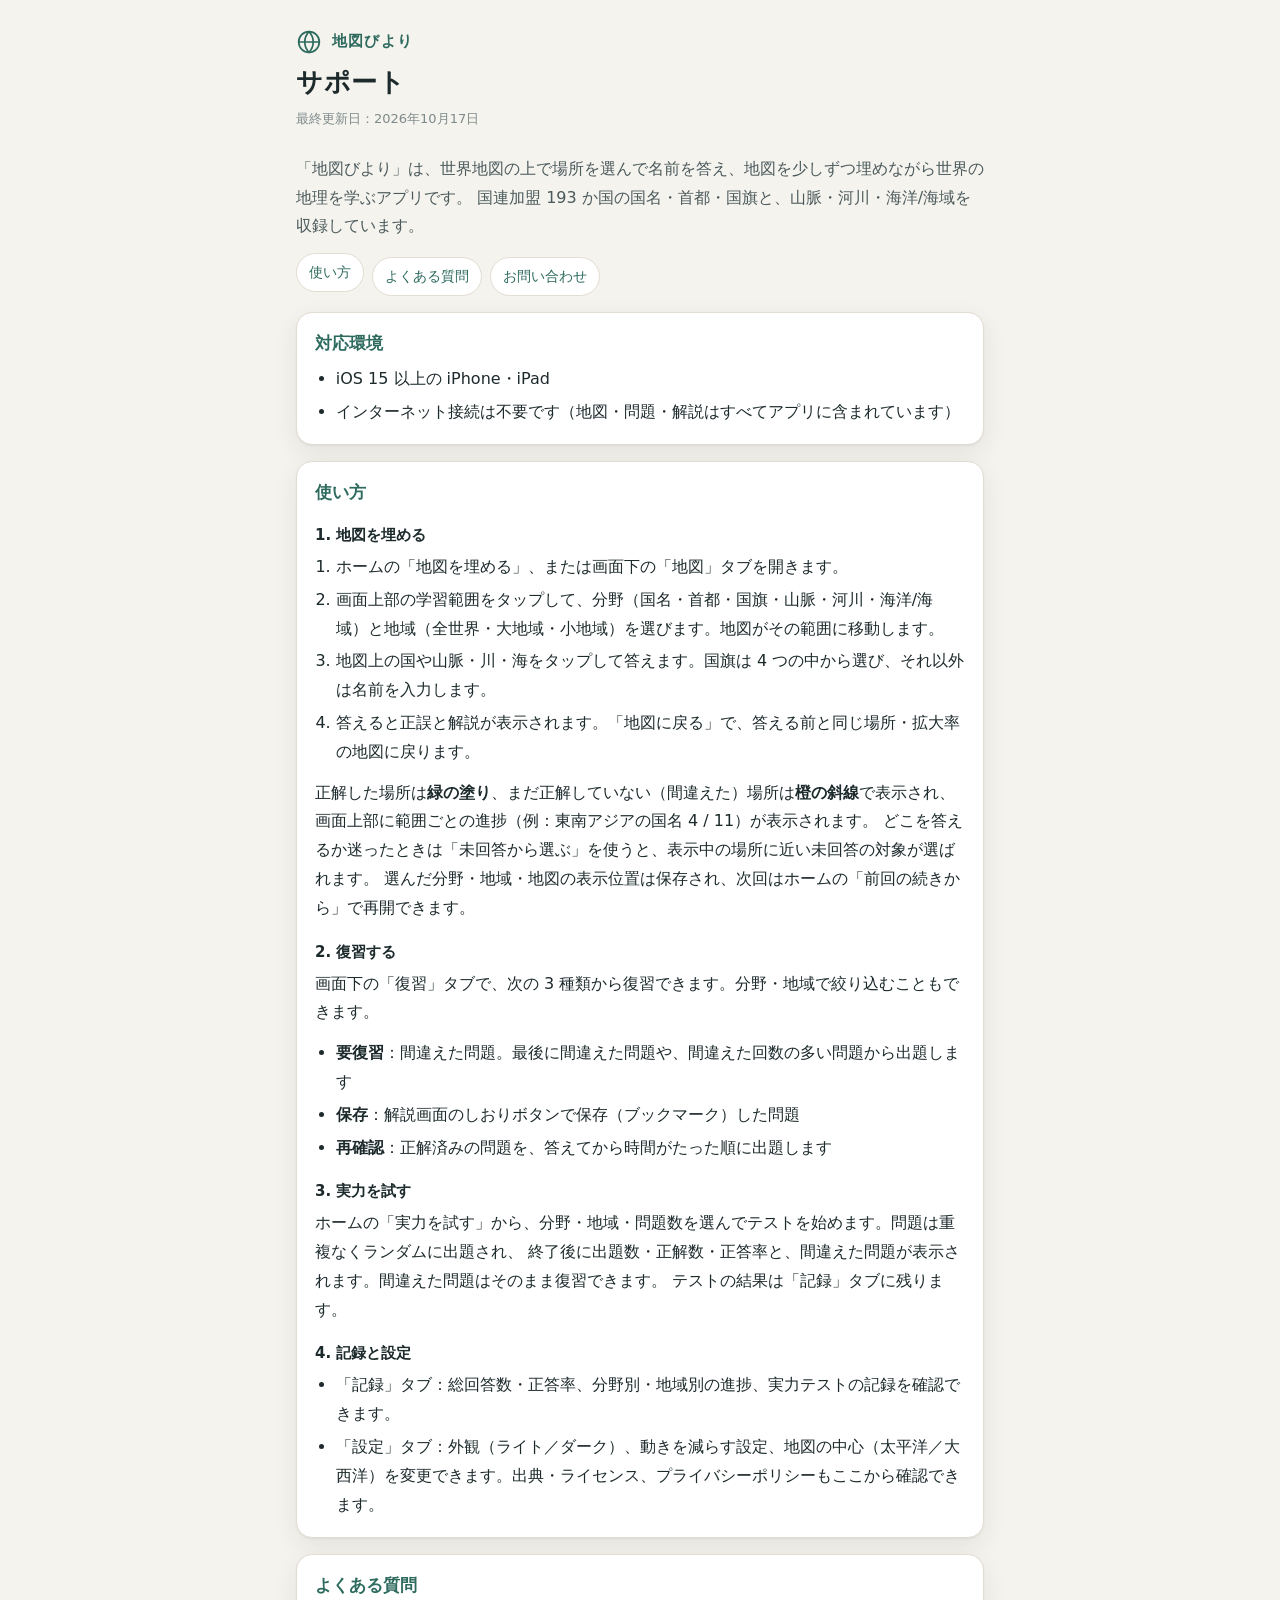
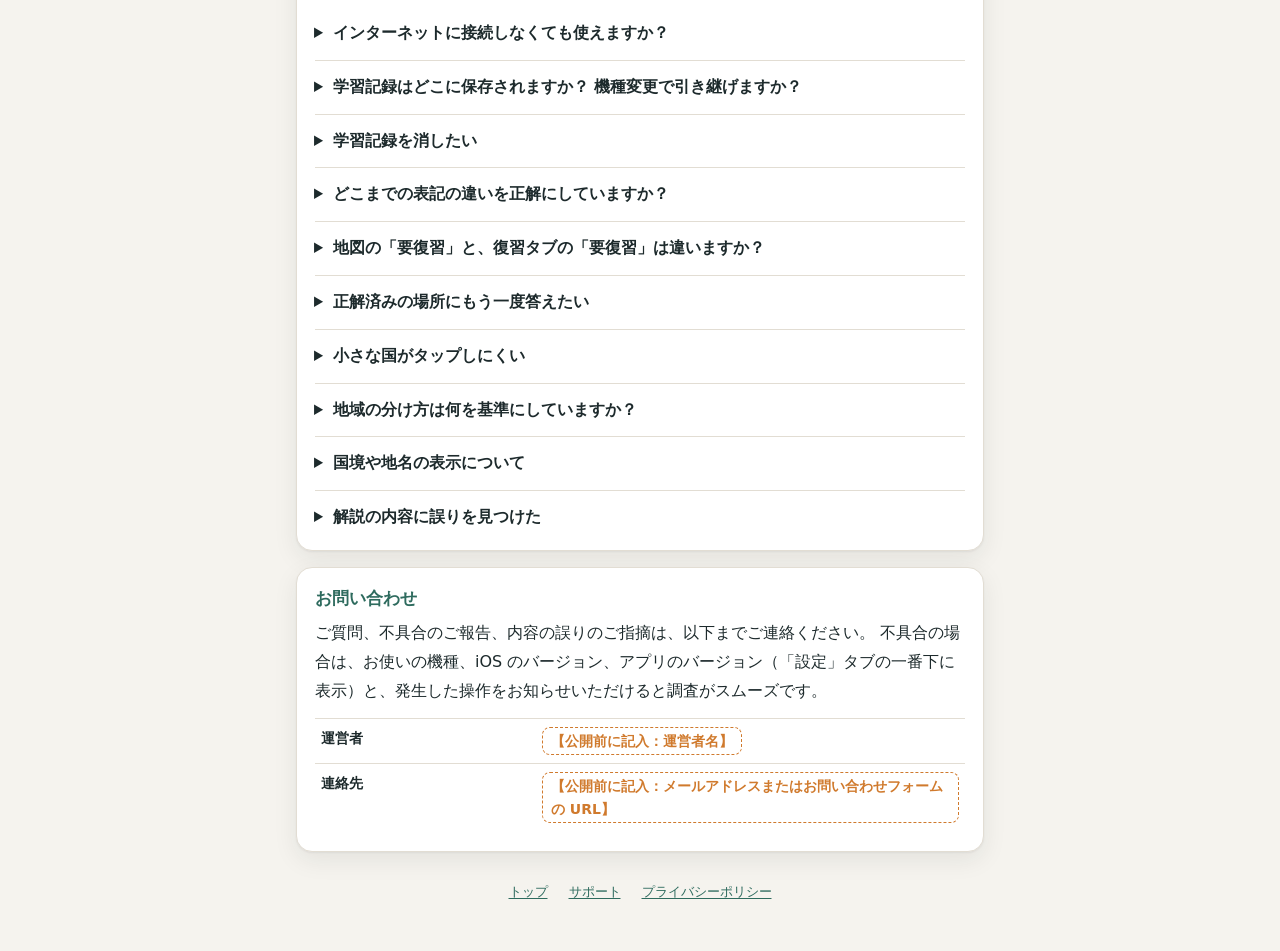
==== support.html @ 34aefe3a "地図びより: サポートページとプライバシーポリシー Co-Authored-By: Claude Opus 5.5 <noreply@anthropic.com>" ====
<!doctype html>
<html lang="ja">
<head>
  <meta charset="utf-8">
  <meta name="viewport" content="width=device-width, initial-scale=1, viewport-fit=cover">
  <title>サポート｜地図びより</title>
  <meta name="description" content="iOSアプリ「地図びより」のサポートページ。使い方、よくある質問、お問い合わせ方法。">
  <meta name="theme-color" content="#f5f3ee" media="(prefers-color-scheme: light)">
  <meta name="theme-color" content="#0f1716" media="(prefers-color-scheme: dark)">
  <link rel="stylesheet" href="style.css">
</head>
<body>
  <div class="wrap">
    <header>
      <div class="brand">
        <svg width="26" height="26" viewBox="0 0 24 24" fill="none" stroke="currentColor" stroke-width="1.6" stroke-linecap="round" stroke-linejoin="round" aria-hidden="true">
          <circle cx="12" cy="12" r="9.5"/><path d="M2.5 12h19M12 2.5c2.6 2.7 3.9 5.9 3.9 9.5s-1.3 6.8-3.9 9.5c-2.6-2.7-3.9-5.9-3.9-9.5S9.4 5.2 12 2.5z"/>
        </svg>
        地図びより
      </div>
      <h1>サポート</h1>
      <p class="dates">最終更新日：2026年10月17日</p>
    </header>

    <main>
      <p class="lead">
        「地図びより」は、世界地図の上で場所を選んで名前を答え、地図を少しずつ埋めながら世界の地理を学ぶアプリです。
        国連加盟 193 か国の国名・首都・国旗と、山脈・河川・海洋/海域を収録しています。
      </p>

      <nav aria-label="このページの目次">
        <ul class="toc">
          <li><a href="#usage">使い方</a></li>
          <li><a href="#faq">よくある質問</a></li>
          <li><a href="#contact">お問い合わせ</a></li>
        </ul>
      </nav>

      <section class="card" aria-labelledby="env">
        <h2 id="env">対応環境</h2>
        <ul>
          <li>iOS 15 以上の iPhone・iPad</li>
          <li>インターネット接続は不要です（地図・問題・解説はすべてアプリに含まれています）</li>
        </ul>
      </section>

      <section class="card" aria-labelledby="usage">
        <h2 id="usage">使い方</h2>

        <h3>1. 地図を埋める</h3>
        <ol>
          <li>ホームの「地図を埋める」、または画面下の「地図」タブを開きます。</li>
          <li>画面上部の学習範囲をタップして、分野（国名・首都・国旗・山脈・河川・海洋/海域）と地域（全世界・大地域・小地域）を選びます。地図がその範囲に移動します。</li>
          <li>地図上の国や山脈・川・海をタップして答えます。国旗は 4 つの中から選び、それ以外は名前を入力します。</li>
          <li>答えると正誤と解説が表示されます。「地図に戻る」で、答える前と同じ場所・拡大率の地図に戻ります。</li>
        </ol>
        <p>
          正解した場所は<strong>緑の塗り</strong>、まだ正解していない（間違えた）場所は<strong>橙の斜線</strong>で表示され、
          画面上部に範囲ごとの進捗（例：東南アジアの国名 4 / 11）が表示されます。
          どこを答えるか迷ったときは「未回答から選ぶ」を使うと、表示中の場所に近い未回答の対象が選ばれます。
          選んだ分野・地域・地図の表示位置は保存され、次回はホームの「前回の続きから」で再開できます。
        </p>

        <h3>2. 復習する</h3>
        <p>
          画面下の「復習」タブで、次の 3 種類から復習できます。分野・地域で絞り込むこともできます。
        </p>
        <ul>
          <li><strong>要復習</strong>：間違えた問題。最後に間違えた問題や、間違えた回数の多い問題から出題します</li>
          <li><strong>保存</strong>：解説画面のしおりボタンで保存（ブックマーク）した問題</li>
          <li><strong>再確認</strong>：正解済みの問題を、答えてから時間がたった順に出題します</li>
        </ul>

        <h3>3. 実力を試す</h3>
        <p>
          ホームの「実力を試す」から、分野・地域・問題数を選んでテストを始めます。問題は重複なくランダムに出題され、
          終了後に出題数・正解数・正答率と、間違えた問題が表示されます。間違えた問題はそのまま復習できます。
          テストの結果は「記録」タブに残ります。
        </p>

        <h3>4. 記録と設定</h3>
        <ul>
          <li>「記録」タブ：総回答数・正答率、分野別・地域別の進捗、実力テストの記録を確認できます。</li>
          <li>「設定」タブ：外観（ライト／ダーク）、動きを減らす設定、地図の中心（太平洋／大西洋）を変更できます。出典・ライセンス、プライバシーポリシーもここから確認できます。</li>
        </ul>
      </section>

      <section class="card" aria-labelledby="faq">
        <h2 id="faq">よくある質問</h2>

        <details>
          <summary>インターネットに接続しなくても使えますか？</summary>
          <p>はい。地図・問題・解説・国旗画像はすべてアプリに含まれており、オフラインで利用できます。解説の出典リンクを開くときだけ、インターネット接続が必要です。</p>
        </details>

        <details>
          <summary>学習記録はどこに保存されますか？ 機種変更で引き継げますか？</summary>
          <p>
            学習記録・ブックマーク・設定は、お使いの端末の中にだけ保存されます。アカウントやサーバーへの保存はなく、
            現在のバージョンには別の端末へ引き継ぐ機能はありません。
            iPhone・iPad のバックアップから端末を復元した場合は、Apple のバックアップの仕組みにより、アプリのデータとして復元されることがあります。
          </p>
        </details>

        <details>
          <summary>学習記録を消したい</summary>
          <p>
            「設定」タブ（または「記録」タブ）の「学習記録をリセット」から消去できます。確認画面で「ブックマークも消去する」を選ぶと、ブックマークも消去されます。
            この操作は取り消せません。すべてのデータを消す場合は、アプリを削除してください。
            詳しくは<a href="privacy.html#s6">プライバシーポリシー「6. データの削除方法」</a>をご覧ください。
          </p>
        </details>

        <details>
          <summary>どこまでの表記の違いを正解にしていますか？</summary>
          <ul>
            <li>ひらがな・カタカナ、全角・半角、空白や「・」の有無は区別しません。</li>
            <li>「ナイル」と「ナイル川」、「アンデス」と「アンデス山脈」のように、川・山脈などの語尾は省略できます。</li>
            <li>主な別表記も正解にしています。ある程度長い名前では、1 文字の誤字を正解として扱い、正しい表記を表示します。</li>
          </ul>
          <p>正しいはずの答えが不正解になる場合は、入力した答えと問題の内容を添えて<a href="#contact">お問い合わせ</a>ください。</p>
        </details>

        <details>
          <summary>地図の「要復習」と、復習タブの「要復習」は違いますか？</summary>
          <p>
            地図の橙の斜線は「答えたが、まだ一度も正解していない」場所です。一度正解すると緑に変わり、その後に間違えても緑のままです（進捗は減りません）。
            復習タブの「要復習」には、一度でも間違えた問題が入り、2 回続けて正解するとリストから外れます。
          </p>
        </details>

        <details>
          <summary>正解済みの場所にもう一度答えたい</summary>
          <p>正解済み（緑）の場所をタップすると「もう一度答える」「解説を読む」を選べます。誤ってタップしても、すぐには出題されません。</p>
        </details>

        <details>
          <summary>小さな国がタップしにくい</summary>
          <p>ピンチや拡大ボタンで地図を拡大してください。小さな国や山脈にはタップ用の印が表示されます。「未回答から選ぶ」を使うと、小さな対象は自動で拡大して選ばれます。</p>
        </details>

        <details>
          <summary>地域の分け方は何を基準にしていますか？</summary>
          <p>
            国の地域分けは、国連統計部の地域分類（M49）を基準にしています。山脈・河川・海域は、形が通る国（海域は沿岸の国）から地域を決めており、
            複数の地域に含まれることがあります。五大洋は「海洋」として別に分けています。
          </p>
        </details>

        <details>
          <summary>国境や地名の表示について</summary>
          <p>地図は Natural Earth のデータに基づく表示で、特定の領有権や境界の主張を支持するものではありません。山脈・海域の範囲は概略です。</p>
        </details>

        <details>
          <summary>解説の内容に誤りを見つけた</summary>
          <p>お手数ですが、問題（国名や山脈名など）と気づいた点を<a href="#contact">お問い合わせ</a>先までお知らせください。</p>
        </details>
      </section>

      <section class="card" aria-labelledby="contact">
        <h2 id="contact">お問い合わせ</h2>
        <p>
          ご質問、不具合のご報告、内容の誤りのご指摘は、以下までご連絡ください。
          不具合の場合は、お使いの機種、iOS のバージョン、アプリのバージョン（「設定」タブの一番下に表示）と、発生した操作をお知らせいただけると調査がスムーズです。
        </p>
        <!-- contact:begin -->
        <table>
          <tr><th scope="row">運営者</th><td><span class="todo">【公開前に記入：運営者名】</span></td></tr>
          <tr><th scope="row">連絡先</th><td><span class="todo">【公開前に記入：メールアドレスまたはお問い合わせフォームの URL】</span></td></tr>
        </table>
        <!-- contact:end -->
      </section>
    </main>

    <footer>
      <nav aria-label="サイト内リンク"><a href="./">トップ</a>　<a href="support.html" aria-current="page">サポート</a>　<a href="privacy.html">プライバシーポリシー</a></nav>
    </footer>
  </div>
</body>
</html>
---- style.css ----
/* アプリ（src/index.css）のデザイントークンに合わせる */
:root {
  --bg: #f5f3ee;
  --surface: #ffffff;
  --surface-2: #efece5;
  --ink: #1d2a2c;
  --ink-2: #4b5a5c;
  --ink-3: #7d8a8b;
  --line: #e2ddd3;
  --primary: #2e6b5e;
  --primary-soft: #e2eee9;
  --accent: #d07a2d;
  --accent-soft: #fbeadb;
  --shadow: 0 1px 2px rgba(29, 42, 44, 0.06), 0 8px 24px rgba(29, 42, 44, 0.08);
  --font-sans: -apple-system, BlinkMacSystemFont, 'Hiragino Sans', 'Hiragino Kaku Gothic ProN', 'Noto Sans JP',
    'Yu Gothic UI', Meiryo, system-ui, sans-serif;
  --font-serif: 'Hiragino Mincho ProN', 'Hiragino Mincho Pro', 'Yu Mincho', YuMincho, 'Noto Serif JP', serif;
  color-scheme: light dark;
}
@media (prefers-color-scheme: dark) {
  :root {
    --bg: #0f1716;
    --surface: #172120;
    --surface-2: #1f2b29;
    --ink: #e7ece9;
    --ink-2: #a8b6b1;
    --ink-3: #7b8b86;
    --line: #2a3734;
    --primary: #72b9a5;
    --primary-soft: #1d3832;
    --accent: #f0a35c;
    --accent-soft: #3b2b1d;
    --shadow: none;
  }
}
* { box-sizing: border-box; }
html { -webkit-text-size-adjust: 100%; }
body {
  margin: 0;
  background: var(--bg);
  color: var(--ink);
  font-family: var(--font-sans);
  font-size: 16px;
  line-height: 1.8;
  overflow-wrap: anywhere;
}
.wrap {
  max-width: 720px;
  margin: 0 auto;
  padding: calc(28px + env(safe-area-inset-top, 0px)) max(16px, env(safe-area-inset-right, 0px)) calc(48px + env(safe-area-inset-bottom, 0px)) max(16px, env(safe-area-inset-left, 0px));
}
header { margin-bottom: 24px; }
.brand { display: flex; align-items: center; gap: 10px; color: var(--primary); font-family: var(--font-serif); font-size: 15px; font-weight: 600; letter-spacing: 0.08em; }
.brand svg { flex: none; }
h1 { margin: 10px 0 6px; font-family: var(--font-serif); font-size: 26px; line-height: 1.4; letter-spacing: 0.02em; }
.dates { margin: 0; color: var(--ink-3); font-size: 13px; }
.card {
  background: var(--surface);
  border: 1px solid var(--line);
  border-radius: 16px;
  box-shadow: var(--shadow);
  padding: 18px 18px 6px;
  margin: 16px 0;
}
.summary { background: var(--primary-soft); border-color: transparent; box-shadow: none; }
.summary h2 { margin-top: 0; }
h2 { margin: 0 0 8px; font-size: 17px; line-height: 1.5; color: var(--primary); }
h3 { margin: 16px 0 4px; font-size: 15px; }
p, ul, ol { margin: 0 0 12px; }
ul, ol { padding-left: 1.3em; }
li + li { margin-top: 4px; }
.muted { color: var(--ink-2); font-size: 14px; }
table { width: 100%; border-collapse: collapse; margin: 4px 0 14px; font-size: 14px; line-height: 1.6; }
th, td { text-align: left; vertical-align: top; padding: 8px 6px; border-top: 1px solid var(--line); }
th { width: 34%; font-weight: 600; color: var(--ink); }
td { color: var(--ink-2); }
.note { background: var(--accent-soft); border-radius: 10px; padding: 10px 12px; font-size: 14px; color: var(--ink); }
.todo { display: inline-block; border: 1px dashed var(--accent); border-radius: 8px; padding: 2px 8px; color: var(--accent); font-weight: 600; }
a { color: var(--primary); text-underline-offset: 2px; }
footer { margin-top: 28px; color: var(--ink-3); font-size: 13px; text-align: center; }
@media (max-width: 480px) {
  body { font-size: 15.5px; }
  h1 { font-size: 23px; }
  th, td { display: block; width: 100%; padding: 2px 0; border: 0; }
  tr { display: block; padding: 8px 0; border-top: 1px solid var(--line); }
}

/* サポートページ・トップページ */
.lead { color: var(--ink-2); }
.links { list-style: none; padding: 0; margin: 0 0 12px; }
.links li + li { margin-top: 0; border-top: 1px solid var(--line); }
.links a { display: flex; justify-content: space-between; align-items: center; min-height: 48px; padding: 8px 2px; font-weight: 600; text-decoration: none; }
.links a::after { content: '›'; color: var(--ink-3); font-size: 20px; }
.links .desc { display: block; color: var(--ink-3); font-size: 13px; font-weight: 400; }
.toc { margin: 0 0 12px; padding: 0; list-style: none; display: flex; flex-wrap: wrap; gap: 8px; }
.toc a { display: inline-block; padding: 6px 12px; border-radius: 999px; background: var(--surface); border: 1px solid var(--line); font-size: 14px; text-decoration: none; }
details { border-top: 1px solid var(--line); padding: 4px 0; }
details:first-of-type { border-top: 0; }
summary { cursor: pointer; padding: 8px 0; font-weight: 600; list-style-position: outside; margin-left: 1.1em; }
details[open] summary { color: var(--primary); }
details > p, details > ul { margin-left: 1.1em; }
.kbd { display: inline-block; padding: 0 6px; border: 1px solid var(--line); border-radius: 6px; background: var(--surface-2); font-size: 0.92em; }
footer nav a { margin: 0 4px; }
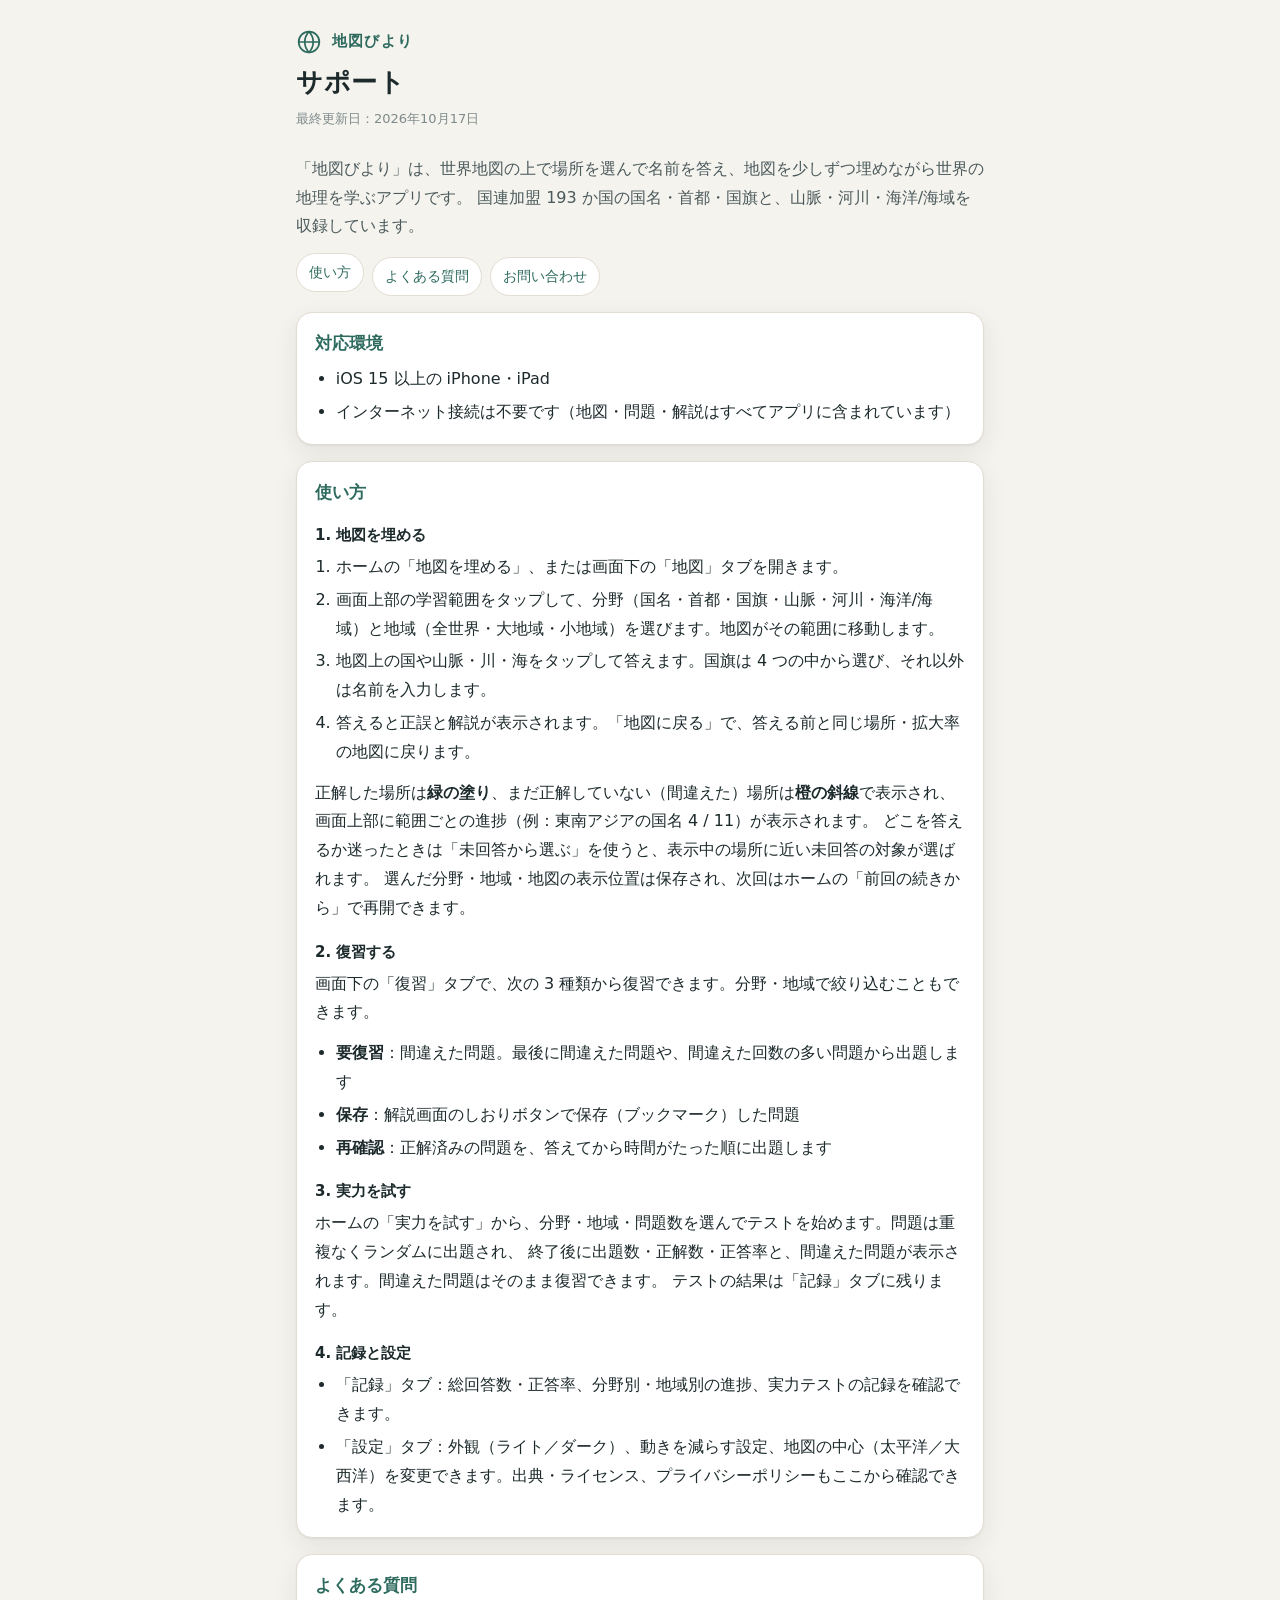
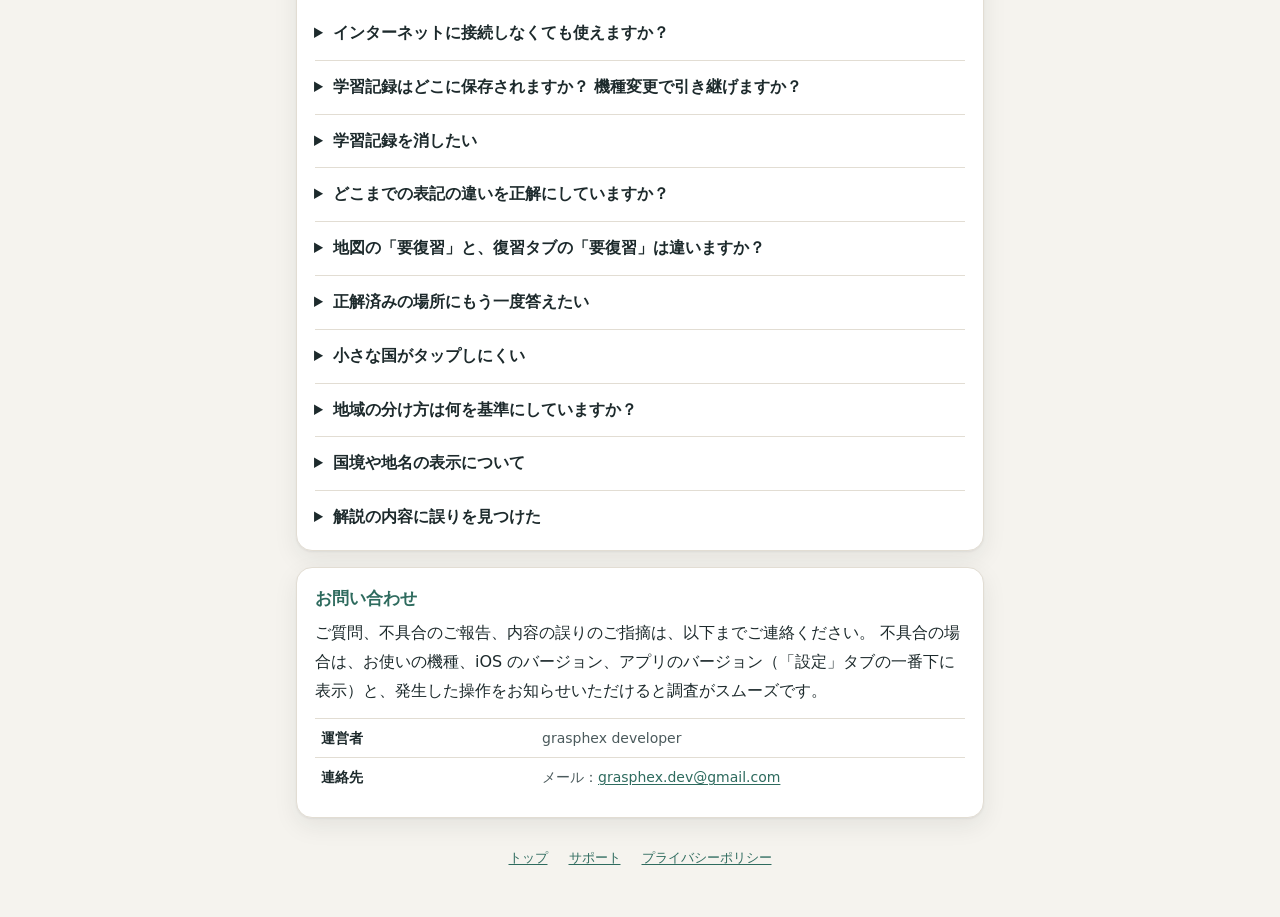
==== commit 2745c8ab: "お問い合わせ先とお問い合わせ情報の取り扱いを記載 Co-Authored-By: Claude Opus 5.5 <noreply@anthropic.com>" ====
--- a/support.html
+++ b/support.html
@@ -166,8 +166,8 @@
         </p>
         <!-- contact:begin -->
         <table>
-          <tr><th scope="row">運営者</th><td><span class="todo">【公開前に記入：運営者名】</span></td></tr>
-          <tr><th scope="row">連絡先</th><td><span class="todo">【公開前に記入：メールアドレスまたはお問い合わせフォームの URL】</span></td></tr>
+          <tr><th scope="row">運営者</th><td>grasphex developer</td></tr>
+          <tr><th scope="row">連絡先</th><td>メール：<a href="mailto:grasphex.dev@gmail.com">grasphex.dev@gmail.com</a></td></tr>
         </table>
         <!-- contact:end -->
       </section>
